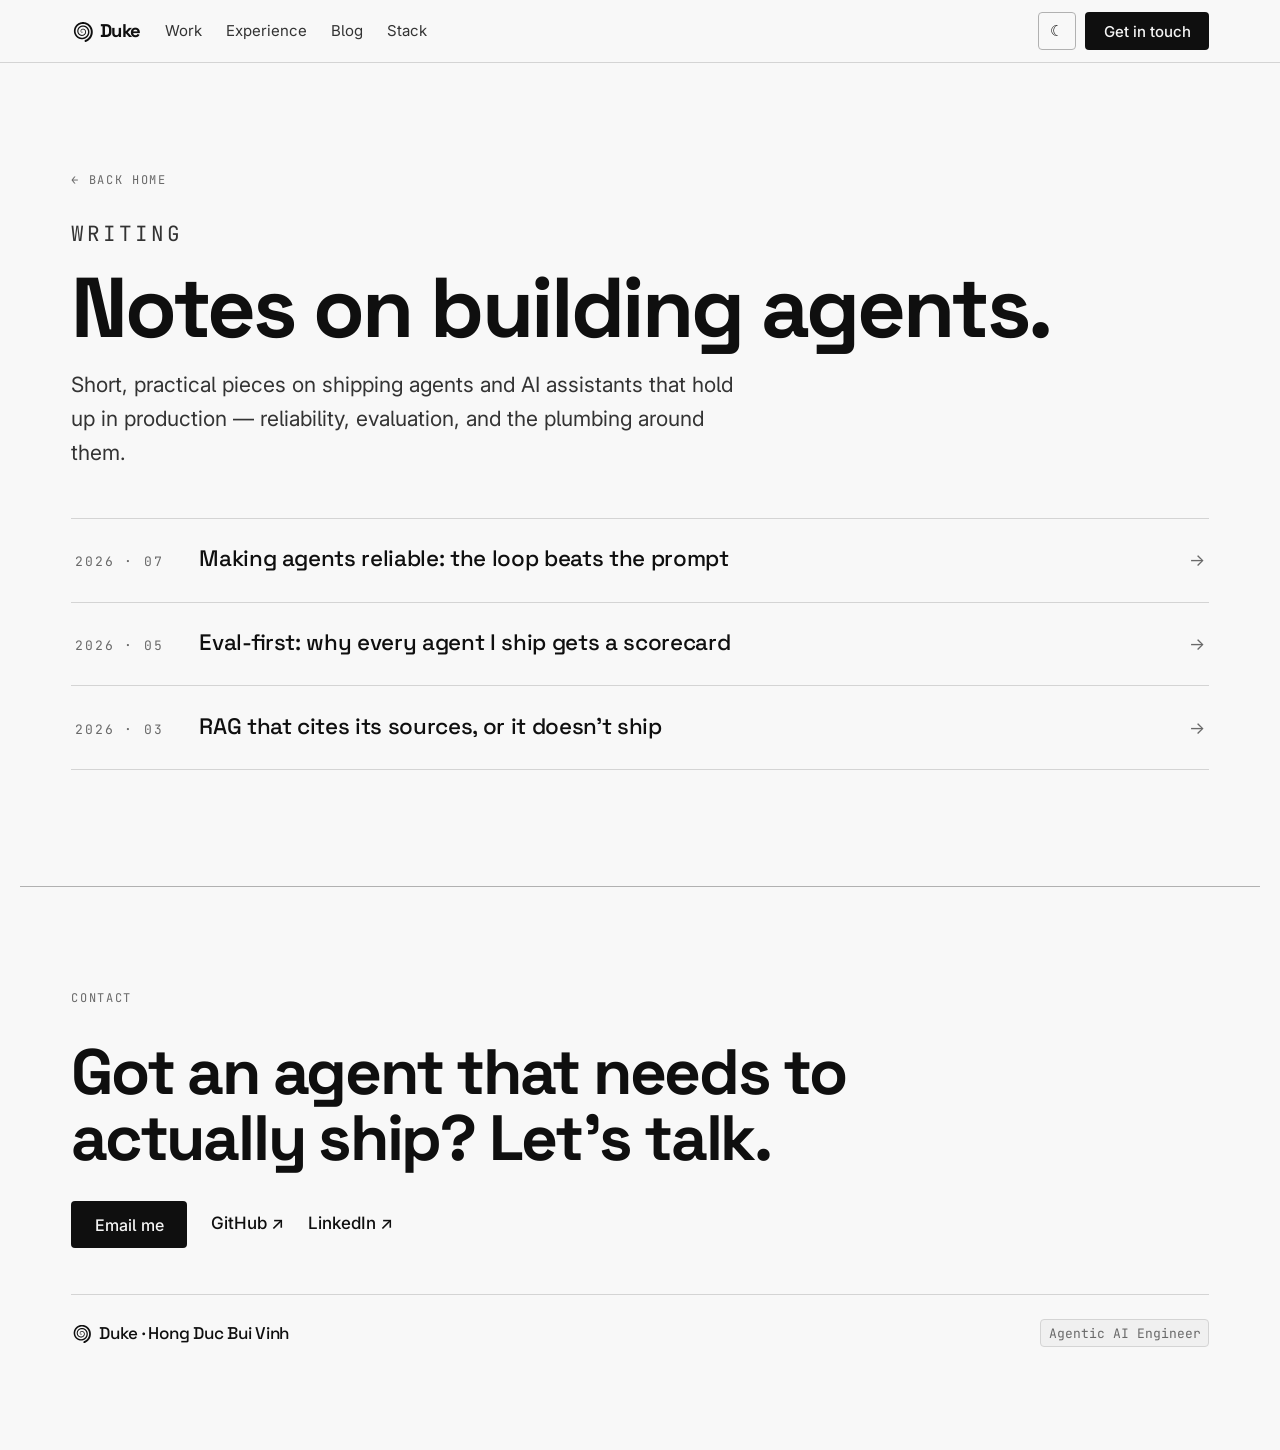
==== blog.html @ d8641e39 "Duke — Agentic AI Engineer portfolio (monochrome, light/dark, blog, spiral logo) Co-Authored-By: Cla" ====
<!doctype html>
<html lang="en">
<head>
  <meta charset="utf-8" />
  <meta name="viewport" content="width=device-width, initial-scale=1, viewport-fit=cover" />
  <title>Blog — Duke (Hong Duc Bui Vinh)</title>
  <meta name="description" content="Notes on building reliable agents and AI assistant systems." />
  <meta name="color-scheme" content="light dark" />
  <script>(function(){try{var t=localStorage.getItem('theme');if(t==='light'||t==='dark')document.documentElement.setAttribute('data-theme',t);}catch(e){}})();</script>

  <link rel="preconnect" href="https://fonts.googleapis.com" />
  <link rel="preconnect" href="https://fonts.gstatic.com" crossorigin />
  <link href="https://fonts.googleapis.com/css2?family=Space+Grotesk:wght@400;500;600;700&family=Inter:wght@400;500;600&family=JetBrains+Mono:wght@400;500&display=swap" rel="stylesheet" />
  <link rel="icon" href="favicon.svg" type="image/svg+xml" />
  <link rel="stylesheet" href="tokens.css" />
  <link rel="stylesheet" href="styles.css" />
</head>
<body>
  <a class="skip-link" href="#main">Skip to content</a>

  <header class="nav" id="nav">
    <div class="nav__inner">
      <a class="nav__brand" href="index.html" aria-label="Duke — home"><span class="brand-mark" aria-hidden="true"></span>Duke</a>
      <nav class="nav__links" aria-label="Primary">
        <a href="index.html#work">Work</a>
        <a href="index.html#experience">Experience</a>
        <a href="blog.html" aria-current="page">Blog</a>
        <a href="index.html#stack">Stack</a>
      </nav>
      <div class="nav__right">
        <button class="themebtn" type="button" id="theme-toggle" aria-label="Toggle light / dark" aria-pressed="false">
          <span class="themebtn__ico themebtn__ico--sun" aria-hidden="true">☀</span>
          <span class="themebtn__ico themebtn__ico--moon" aria-hidden="true">☾</span>
        </button>
        <a class="btn btn--solid" href="index.html#contact">Get in touch</a>
      </div>
    </div>
  </header>

  <main id="main">
    <section class="page blog-head">
      <a class="backlink" href="index.html">&#8592; Back home</a>
      <p class="blog-head__eyebrow eyebrow" style="margin-top:1.5rem">Writing</p>
      <h1>Notes on building agents.</h1>
      <p>Short, practical pieces on shipping agents and AI assistants that hold up in production &mdash; reliability, evaluation, and the plumbing around them.</p>
    </section>

    <!-- PLACEHOLDER: sample posts — edit / add your own here and in posts/ -->
    <section class="page">
      <ul class="postlist postlist--full">
        <li class="post-row">
          <a class="post-link" href="posts/reliable-agents.html">
            <span class="post-date">2026 &middot; 07</span>
            <span class="post-title">Making agents reliable: the loop beats the prompt</span>
            <span class="post-arrow" aria-hidden="true">&#8594;</span>
          </a>
        </li>
        <li class="post-row">
          <a class="post-link" href="posts/eval-first.html">
            <span class="post-date">2026 &middot; 05</span>
            <span class="post-title">Eval-first: why every agent I ship gets a scorecard</span>
            <span class="post-arrow" aria-hidden="true">&#8594;</span>
          </a>
        </li>
        <li class="post-row">
          <a class="post-link" href="posts/rag-that-cites.html">
            <span class="post-date">2026 &middot; 03</span>
            <span class="post-title">RAG that cites its sources, or it doesn&rsquo;t ship</span>
            <span class="post-arrow" aria-hidden="true">&#8594;</span>
          </a>
        </li>
      </ul>
    </section>
  </main>

  <footer class="foot-stmt" id="contact">
    <p class="eyebrow">Contact</p>
    <p class="foot-stmt__line">Got an agent that needs to actually ship? Let&rsquo;s talk.</p>
    <div class="foot-stmt__cta">
      <a class="btn btn--solid btn--lg" href="mailto:b.vinhhongduc22@gmail.com">Email me</a>
      <a class="link-arrow" href="#" aria-label="GitHub (placeholder)">GitHub <span aria-hidden="true">&#8599;</span></a>
      <a class="link-arrow" href="https://www.linkedin.com/in/duchong/" target="_blank" rel="noopener">LinkedIn <span aria-hidden="true">&#8599;</span></a>
    </div>
    <div class="foot-stmt__meta">
      <span class="wordmark"><span class="brand-mark" aria-hidden="true"></span>Duke · Hong Duc Bui Vinh</span>
      <code class="foot-stmt__ver">Agentic AI Engineer</code>
    </div>
  </footer>

  <script src="script.js"></script>
</body>
</html>
---- tokens.css ----
/* Hallmark · theme: custom-monochrome · design tokens
   Austere editorial portfolio — pure black & white (achromatic, chroma 0).
   No accent hue; hairlines + weight + inversion do all the work.
   Two modes: [data-theme="light"] and [data-theme="dark"] (system default). */

:root {
  /* ─── Type ───────────────────────────────────────────────── */
  --font-display: "Space Grotesk", system-ui, -apple-system, "Segoe UI", sans-serif;
  --font-body:    "Inter", system-ui, -apple-system, "Segoe UI", sans-serif;
  --font-mono:    "JetBrains Mono", ui-monospace, "SF Mono", Menlo, monospace;

  /* fluid scale — statement display runs large for the austere fold */
  --step-mega:    clamp(3rem, 10vw, 9rem);
  --step-hero:    clamp(2.6rem, 6vw + 0.5rem, 6rem);
  --step-section: clamp(1.9rem, 3.2vw, 3rem);
  --step-lede:    clamp(1.0625rem, 0.8vw + 0.7rem, 1.3125rem);
  --step-body:    1.0625rem;
  --step-small:   0.75rem;                 /* mono labels / eyebrows */

  --tracking-display: -0.035em;
  --tracking-snug:    -0.015em;
  --tracking-label:   0.14em;              /* mono uppercase labels — wide, editorial */

  --weight-body:    400;
  --weight-medium:  500;
  --weight-semi:    600;
  --weight-bold:    700;

  --leading-tight:  0.98;
  --leading-snug:   1.14;
  --leading-body:   1.62;
  --measure:        62ch;

  /* ─── Space & layout ─────────────────────────────────────── */
  --gutter:     clamp(1.1rem, 4vw, 3.5rem);
  --maxw:       1240px;
  --section-y:  clamp(4.5rem, 9vw, 8rem);
  --rule:       1px;

  /* ─── Shape ──────────────────────────────────────────────── */
  --radius-btn:  4px;
  --radius-card: 6px;

  /* ─── Motion ─────────────────────────────────────────────── */
  --reveal-dist: 12px;
  --reveal-dur:  650ms;
  --ease-out:    cubic-bezier(0.16, 1, 0.3, 1);
  --t-quiet:     260ms cubic-bezier(0.4, 0, 0.2, 1);
  --t-theme:     360ms cubic-bezier(0.4, 0, 0.2, 1);
}

/* ─── LIGHT (default) ────────────────────────────────────────
   Near-white paper, near-black ink. Never pure #fff / #000. */
:root,
[data-theme="light"] {
  --color-paper:   oklch(98%  0 0);   /* page ground */
  --color-paper-2: oklch(95.5% 0 0);  /* alt band / quiet inset */
  --color-paper-3: oklch(92%  0 0);   /* chip / tag ground */

  --color-ink:     oklch(17%  0 0);   /* headlines + wordmark — near-black */
  --color-ink-2:   oklch(32%  0 0);   /* body copy */
  --color-muted:   oklch(52%  0 0);   /* captions, meta */

  --color-rule:    oklch(87%  0 0);   /* hairlines */
  --color-rule-2:  oklch(76%  0 0);   /* stronger hairline / hover */

  /* inverted block (buttons, code card) = ink ground, paper text */
  --color-inv-bg:   oklch(17% 0 0);
  --color-inv-bg-2: oklch(24% 0 0);   /* window bar / inset on the inverted block */
  --color-inv-ink:  oklch(97% 0 0);
  --color-inv-ink-2:oklch(72% 0 0);
  --color-inv-rule: oklch(34% 0 0);
}

/* ─── DARK ───────────────────────────────────────────────────
   Charcoal ground, near-white ink — the reference cover look. */
[data-theme="dark"] {
  --color-paper:   oklch(16%  0 0);
  --color-paper-2: oklch(20%  0 0);
  --color-paper-3: oklch(25%  0 0);

  --color-ink:     oklch(97%  0 0);
  --color-ink-2:   oklch(82%  0 0);
  --color-muted:   oklch(62%  0 0);

  --color-rule:    oklch(30%  0 0);
  --color-rule-2:  oklch(42%  0 0);

  --color-inv-bg:   oklch(96% 0 0);
  --color-inv-bg-2: oklch(88% 0 0);
  --color-inv-ink:  oklch(16% 0 0);
  --color-inv-ink-2:oklch(38% 0 0);
  --color-inv-rule: oklch(78% 0 0);
}

/* System preference wins when the user hasn't chosen a mode explicitly */
@media (prefers-color-scheme: dark) {
  :root:not([data-theme="light"]) {
    --color-paper:   oklch(16%  0 0);
    --color-paper-2: oklch(20%  0 0);
    --color-paper-3: oklch(25%  0 0);

    --color-ink:     oklch(97%  0 0);
    --color-ink-2:   oklch(82%  0 0);
    --color-muted:   oklch(62%  0 0);

    --color-rule:    oklch(30%  0 0);
    --color-rule-2:  oklch(42%  0 0);

    --color-inv-bg:   oklch(96% 0 0);
    --color-inv-bg-2: oklch(88% 0 0);
    --color-inv-ink:  oklch(16% 0 0);
    --color-inv-ink-2:oklch(38% 0 0);
    --color-inv-rule: oklch(78% 0 0);
  }
}
---- styles.css ----
/* Hallmark · genre: editorial · macrostructure: Manifesto (statement + hairline index) · tone: austere · theme: custom-monochrome (achromatic) · anchor hue: none · nav: bar + theme-toggle + ⌘K · footer: Ft5 · modes: light + dark */

/* ─── Reset ─── */
*, *::before, *::after { box-sizing: border-box; }
* { margin: 0; }
html, body { overflow-x: clip; }
html { -webkit-text-size-adjust: 100%; text-size-adjust: 100%; }
body { -webkit-font-smoothing: antialiased; -moz-osx-font-smoothing: grayscale; }
img, picture, svg { display: block; max-width: 100%; }
ul, ol { list-style: none; padding: 0; }
a { color: inherit; text-decoration: none; }
button { font: inherit; color: inherit; background: none; border: none; cursor: pointer; }
:where(h1, h2, h3, h4) { font-weight: inherit; }
dl, dd { margin: 0; }

/* ─── Base ─── */
html {
  font-family: var(--font-body);
  background: var(--color-paper);
  color: var(--color-ink-2);
  scroll-behavior: smooth;
  font-synthesis-weight: none;
}
@media (prefers-reduced-motion: reduce) { html { scroll-behavior: auto; } }

body {
  font-size: var(--step-body);
  line-height: var(--leading-body);
  font-weight: var(--weight-body);
  background: var(--color-paper);
  color: var(--color-ink-2);
  text-rendering: optimizeLegibility;
  font-feature-settings: "kern" 1, "liga" 1, "cv05" 1;
  transition: background-color var(--t-theme), color var(--t-theme);
}
code, kbd, pre { font-family: var(--font-mono); }

/* smooth colour swap on theme change for the surfaces that carry it */
.nav, .strip, .tl-item, .work__grid, .proj, .post-link, .spec-row,
.index-row, .index-cell, .btn, .cmdk, .themebtn, .strip__cmd, .proj__tags li,
.palette__panel, .foot-stmt {
  transition: background-color var(--t-theme), color var(--t-theme), border-color var(--t-theme);
}
@media (prefers-reduced-motion: reduce) {
  *, *::before, *::after { transition-duration: 0.001ms !important; }
}

/* shared frame */
.nav__inner, .hero, .strip, .exp, .work, .writing, .stack, .foot-stmt {
  width: 100%;
  max-width: var(--maxw);
  margin-inline: auto;
  padding-inline: var(--gutter);
}

/* ─── Skip link ─── */
.skip-link {
  position: absolute;
  left: var(--gutter);
  top: -3.5em;
  z-index: 100;
  padding: 0.55rem 0.9rem;
  background: var(--color-inv-bg);
  color: var(--color-inv-ink);
  font-family: var(--font-mono);
  font-size: var(--step-small);
  letter-spacing: var(--tracking-label);
  border-radius: var(--radius-btn);
  transition: top 160ms var(--ease-out);
}
.skip-link:focus { top: 0.6rem; }

/* ─── Focus ─── */
:focus-visible { outline: 2px solid var(--color-ink); outline-offset: 2px; border-radius: 3px; }

/* ─── Atoms ─── */
.eyebrow, .hero__eyebrow {
  font-family: var(--font-mono);
  font-size: var(--step-small);
  letter-spacing: var(--tracking-label);
  text-transform: uppercase;
  color: var(--color-muted);
}

.btn {
  display: inline-flex;
  align-items: center;
  justify-content: center;
  gap: 0.5em;
  font-family: var(--font-body);
  font-weight: var(--weight-medium);
  font-size: 0.9375rem;
  line-height: 1;
  padding: 0.72em 1.15em;
  border-radius: var(--radius-btn);
  border: var(--rule) solid transparent;
  transition: background var(--t-quiet), border-color var(--t-quiet), color var(--t-quiet), opacity var(--t-quiet);
  white-space: nowrap;
}
.btn--solid { background: var(--color-inv-bg); color: var(--color-inv-ink); }
.btn--solid:hover { opacity: 0.85; }
.btn--ghost { border-color: var(--color-rule-2); color: var(--color-ink); }
.btn--ghost:hover { border-color: var(--color-ink); }
.btn--lg { padding: 0.9em 1.4em; font-size: 1rem; }

.link-arrow {
  font-weight: var(--weight-medium);
  color: var(--color-ink);
  position: relative;
  padding-bottom: 2px;
  white-space: nowrap;
}
.link-arrow span { transition: transform var(--t-quiet); display: inline-block; }
.link-arrow::after {
  content: "";
  position: absolute;
  left: 0; bottom: 0;
  width: 100%; height: 1.5px;
  background: var(--color-ink);
  transform: scaleX(0);
  transform-origin: left;
  transition: transform var(--t-quiet);
}
.link-arrow:hover::after { transform: scaleX(1); }
.link-arrow:hover span { transform: translateX(3px); }

/* ─── Nav ─── */
.nav {
  position: sticky;
  top: 0;
  z-index: 50;
  border-bottom: var(--rule) solid var(--color-rule);
  background: color-mix(in oklab, var(--color-paper) 82%, transparent);
  -webkit-backdrop-filter: saturate(120%) blur(12px);
  backdrop-filter: saturate(120%) blur(12px);
}
.nav.is-scrolled { border-bottom-color: var(--color-rule-2); }
.nav__inner { display: flex; align-items: center; gap: 1.5rem; height: 62px; }
.nav__brand {
  display: inline-flex;
  align-items: center;
  gap: 0.32em;
  font-family: var(--font-display);
  font-weight: var(--weight-bold);
  font-size: 1.15rem;
  letter-spacing: var(--tracking-display);
  color: var(--color-ink);
}
.nav__mark { width: 16px; height: 16px; background: var(--color-ink); flex: none; }
.nav__dot { color: var(--color-ink); margin-left: 0.01em; }
/* spiral brand mark (SP-1) — CSS mask so it follows currentColor in light/dark */
.brand-mark {
  display: inline-block; flex: none;
  width: 1.25em; height: 1.25em;
  background: currentColor;
  -webkit-mask: url("logo-versions/spiral-1-taper.svg") center / contain no-repeat;
          mask: url("logo-versions/spiral-1-taper.svg") center / contain no-repeat;
}
.nav__links { display: flex; gap: 1.5rem; margin-right: auto; font-size: 0.9375rem; }
.nav__links a { color: var(--color-ink-2); position: relative; padding: 0.3em 0; transition: color var(--t-quiet); }
.nav__links a::after {
  content: ""; position: absolute; left: 0; bottom: -2px;
  width: 100%; height: 1.5px; background: var(--color-ink);
  transform: scaleX(0); transform-origin: left; transition: transform var(--t-quiet);
}
.nav__links a:hover { color: var(--color-ink); }
.nav__links a:hover::after { transform: scaleX(1); }
.nav__right { display: flex; align-items: center; gap: 0.6rem; }

.themebtn {
  display: inline-grid;
  place-items: center;
  width: 38px; height: 38px;
  border: var(--rule) solid var(--color-rule-2);
  border-radius: var(--radius-btn);
  color: var(--color-ink);
  font-size: 0.95rem;
  transition: border-color var(--t-quiet), color var(--t-quiet);
}
.themebtn:hover { border-color: var(--color-ink); }
.themebtn__ico { line-height: 1; }
.themebtn__ico--sun { display: none; }
[data-theme="dark"] .themebtn__ico--sun { display: inline; }
[data-theme="dark"] .themebtn__ico--moon { display: none; }
@media (prefers-color-scheme: dark) {
  :root:not([data-theme="light"]) .themebtn__ico--sun { display: inline; }
  :root:not([data-theme="light"]) .themebtn__ico--moon { display: none; }
}

.cmdk {
  display: inline-flex;
  align-items: center;
  gap: 0.6rem;
  border: var(--rule) solid var(--color-rule-2);
  border-radius: var(--radius-btn);
  padding: 0.45rem 0.55rem 0.45rem 0.75rem;
  color: var(--color-muted);
  transition: border-color var(--t-quiet), color var(--t-quiet);
}
.cmdk:hover { border-color: var(--color-ink); color: var(--color-ink); }
.cmdk__label { font-size: 0.875rem; }
.cmdk__keys {
  display: inline-flex; align-items: center; gap: 1px;
  font-family: var(--font-mono); font-size: 0.75rem;
  color: var(--color-ink-2);
  background: var(--color-paper-3);
  border: var(--rule) solid var(--color-rule);
  border-radius: 4px; padding: 0.1rem 0.35rem; line-height: 1;
}

/* ─── Hero · Manifesto statement + hairline index row ─── */
.hero { padding-top: clamp(3.5rem, 9vw, 7rem); padding-bottom: var(--section-y); position: relative; z-index: 0; overflow: hidden; }
/* giant faint spiral echoing the logo — balances the left-set text */
.hero__bg {
  position: absolute; z-index: -1; pointer-events: none;
  top: 50%; right: -7%; transform: translateY(-50%);
  width: min(660px, 82vw); aspect-ratio: 1 / 1;
  color: var(--color-ink); background: currentColor;
  -webkit-mask: url("logo-versions/spiral-1-taper.svg") center / contain no-repeat;
          mask: url("logo-versions/spiral-1-taper.svg") center / contain no-repeat;
  opacity: 0.05;
}
@media (max-width: 760px) { .hero__bg { right: -28%; width: 92vw; opacity: 0.04; } }
@media (prefers-reduced-motion: no-preference) {
  .hero__bg { transition: opacity var(--t-theme); }
}
.hero__eyebrow { display: block; }
.hero__title {
  font-family: var(--font-display);
  font-weight: var(--weight-bold);
  font-size: var(--step-hero);
  line-height: var(--leading-tight);
  letter-spacing: var(--tracking-display);
  color: var(--color-ink);
  margin-top: 1.4rem;
  max-width: 16ch;
  overflow-wrap: anywhere;
}
.hero__lede {
  font-size: var(--step-lede);
  line-height: 1.5;
  color: var(--color-ink-2);
  max-width: 50ch;
  margin-top: 1.6rem;
}

/* Stoic epigraph — editorial pull-quote accent under the hero */
.epigraph {
  margin-top: clamp(2.25rem, 5vw, 3.5rem);
  max-width: 42ch;
  border-left: 2px solid var(--color-ink);
  padding-left: clamp(1rem, 2.5vw, 1.5rem);
}
.epigraph blockquote {
  font-family: var(--font-display);
  font-weight: var(--weight-medium);
  font-size: clamp(1.25rem, 2.4vw, 1.7rem);
  line-height: 1.28;
  letter-spacing: var(--tracking-snug);
  color: var(--color-ink);
  text-wrap: balance;
}
.epigraph figcaption {
  margin-top: 0.9rem;
  font-family: var(--font-mono);
  font-size: var(--step-small);
  letter-spacing: var(--tracking-label);
  text-transform: uppercase;
  color: var(--color-muted);
}

.index-row {
  margin-top: clamp(3rem, 8vw, 6.5rem);
  display: grid;
  grid-template-columns: repeat(4, minmax(0, 1fr));
  border-top: var(--rule) solid var(--color-ink);
}
.index-cell { padding: 1.1rem 1.25rem 0; border-left: var(--rule) solid var(--color-rule); }
.index-cell:first-child { padding-left: 0; border-left: 0; }
.index-cell dt {
  font-family: var(--font-mono);
  font-size: 0.6875rem;
  letter-spacing: var(--tracking-label);
  text-transform: uppercase;
  color: var(--color-muted);
}
.index-cell dd {
  margin-top: 0.5rem;
  font-family: var(--font-display);
  font-weight: var(--weight-medium);
  font-size: 1.0625rem;
  letter-spacing: var(--tracking-snug);
  color: var(--color-ink);
}
.index-sub { color: var(--color-muted); font-weight: var(--weight-body); margin-left: 0.4em; }
.dot-live {
  display: inline-block; width: 7px; height: 7px; border-radius: 50%;
  background: var(--color-ink); margin-right: 0.5em; vertical-align: 0.05em;
}

/* ─── Strip ─── */
.strip {
  display: flex; align-items: center; justify-content: space-between;
  gap: 1.5rem clamp(1.5rem, 5vw, 4rem); flex-wrap: wrap;
  padding-block: 1.5rem;
  border-top: var(--rule) solid var(--color-rule);
  border-bottom: var(--rule) solid var(--color-rule);
}
.strip__install { display: inline-flex; align-items: center; gap: 0.85rem; flex-wrap: wrap; }
.strip__label {
  font-family: var(--font-mono); font-size: var(--step-small);
  letter-spacing: var(--tracking-label); text-transform: uppercase; color: var(--color-muted);
}
.strip__cmd {
  font-size: 0.9375rem; color: var(--color-ink);
  border: var(--rule) solid var(--color-rule-2);
  border-radius: var(--radius-btn); padding: 0.5rem 0.75rem;
  background: var(--color-paper-2); overflow-wrap: anywhere;
}
.strip__copy {
  font-size: 0.8125rem; color: var(--color-muted);
  border: var(--rule) solid transparent; border-radius: var(--radius-btn);
  padding: 0.35rem 0.55rem;
  transition: color var(--t-quiet), border-color var(--t-quiet);
}
.strip__copy:hover { color: var(--color-ink); border-color: var(--color-rule-2); }
.strip__copy.is-copied { color: var(--color-ink); }
.strip__trust { display: inline-flex; align-items: center; gap: 1.25rem; flex-wrap: wrap; }
.trust { display: flex; gap: 1.5rem; flex-wrap: wrap; align-items: center; }
.trust li {
  font-family: var(--font-display); font-weight: var(--weight-medium);
  font-size: 0.9375rem; letter-spacing: var(--tracking-snug); color: var(--color-ink-2);
}

/* ─── Section heads ─── */
.exp, .work, .writing, .stack { padding-block: var(--section-y); }
.work, .writing, .stack { border-top: var(--rule) solid var(--color-rule); }
.sec-head { max-width: 60ch; }
.sec-head--row { max-width: none; display: flex; align-items: flex-end; justify-content: space-between; gap: 1.5rem; flex-wrap: wrap; }
.sec-title {
  font-family: var(--font-display); font-weight: var(--weight-bold);
  font-size: var(--step-section); line-height: var(--leading-snug);
  letter-spacing: var(--tracking-display); color: var(--color-ink);
  margin-top: 0.8rem; text-wrap: balance;
}
.sec-lede { font-size: var(--step-lede); color: var(--color-ink-2); margin-top: 1.1rem; max-width: 54ch; }

/* ─── Timeline ─── */
.timeline { margin-top: clamp(2.5rem, 5vw, 3.5rem); }
.tl-item {
  display: grid;
  grid-template-columns: minmax(0, 0.55fr) minmax(0, 1.45fr);
  gap: clamp(1.25rem, 4vw, 3rem);
  padding-block: clamp(1.75rem, 3vw, 2.5rem);
  border-top: var(--rule) solid var(--color-rule);
}
.tl-item:last-child { border-bottom: var(--rule) solid var(--color-rule); }
.tl-when { display: flex; flex-direction: column; gap: 0.4rem; }
.tl-years {
  font-family: var(--font-mono); font-size: var(--step-small);
  letter-spacing: var(--tracking-label); text-transform: uppercase;
  color: var(--color-muted); font-variant-numeric: tabular-nums;
}
.tl-place {
  font-family: var(--font-display); font-weight: var(--weight-bold);
  font-size: 1.3rem; letter-spacing: var(--tracking-snug); color: var(--color-ink);
}
.tl-role {
  font-family: var(--font-display); font-weight: var(--weight-medium);
  font-size: 1.1875rem; letter-spacing: var(--tracking-snug); color: var(--color-ink);
}
.tl-role-note { color: var(--color-muted); font-weight: var(--weight-body); font-size: 0.875rem; }
.tl-body { margin-top: 0.6rem; color: var(--color-ink-2); max-width: 58ch; }
.tl-list { margin-top: 1rem; display: grid; gap: 0.55rem; }
.tl-list li { position: relative; padding-left: 1.3rem; font-size: 0.9375rem; color: var(--color-ink-2); }
.tl-list li::before {
  content: ""; position: absolute; left: 0; top: 0.62em;
  width: 7px; height: 7px; border: 1.5px solid var(--color-ink);
  border-bottom: 0; border-left: 0; transform: rotate(45deg);
}
.tl-metric { color: var(--color-ink); font-weight: var(--weight-semi); font-variant-numeric: tabular-nums; }
.tl-metric-note { color: var(--color-muted); font-family: var(--font-mono); font-size: 0.72rem; }

/* ─── Work grid ─── */
.work__grid {
  display: grid;
  grid-template-columns: repeat(2, minmax(0, 1fr));
  gap: var(--rule);
  margin-top: clamp(2.5rem, 5vw, 4rem);
  background: var(--color-rule);
  border: var(--rule) solid var(--color-rule);
  border-radius: var(--radius-card);
  overflow: hidden;
}
.proj { background: var(--color-paper); padding: clamp(1.5rem, 3vw, 2.5rem); display: flex; flex-direction: column; }
.proj--wide { grid-column: 1 / -1; }
.proj__num {
  display: block; font-family: var(--font-mono); font-size: 0.8125rem;
  letter-spacing: var(--tracking-label); color: var(--color-rule-2); margin-bottom: 1rem;
}
.proj--wide .proj__num { color: var(--color-ink); font-weight: var(--weight-medium); }
.proj__kicker {
  font-family: var(--font-mono); font-size: var(--step-small);
  letter-spacing: var(--tracking-label); text-transform: uppercase;
  color: var(--color-muted); margin-bottom: 0.8rem;
}
.proj__title {
  font-family: var(--font-display); font-weight: var(--weight-semi);
  font-size: 1.4rem; line-height: 1.15; letter-spacing: var(--tracking-snug); color: var(--color-ink);
}
.proj--wide .proj__title { font-size: clamp(1.6rem, 3vw, 2.1rem); }
.proj__body { margin-top: 0.7rem; color: var(--color-ink-2); font-size: 1rem; max-width: 52ch; }
.proj__tags { display: flex; flex-wrap: wrap; gap: 0.5rem; margin-top: 1.1rem; }
.proj__tags li {
  font-family: var(--font-mono); font-size: 0.72rem; letter-spacing: 0.02em;
  color: var(--color-ink-2); background: var(--color-paper-2);
  border: var(--rule) solid var(--color-rule); border-radius: 4px; padding: 0.22rem 0.5rem;
}
.proj__link { margin-top: auto; padding-top: 1.4rem; font-size: 0.9375rem; align-self: start; }

/* ─── Writing / blog list ─── */
.postlist { margin-top: clamp(2.5rem, 5vw, 3.5rem); }
.post-row { border-top: var(--rule) solid var(--color-rule); }
.post-row:last-child { border-bottom: var(--rule) solid var(--color-rule); }
.post-link {
  display: grid;
  grid-template-columns: 6.5rem minmax(0, 1fr) auto;
  align-items: baseline;
  gap: 1.25rem;
  padding: clamp(1.1rem, 2.5vw, 1.7rem) 0.25rem;
  transition: padding-left var(--t-quiet), background var(--t-quiet);
}
.post-link:hover { padding-left: 0.9rem; background: var(--color-paper-2); }
.post-date {
  font-family: var(--font-mono); font-size: 0.8125rem;
  letter-spacing: var(--tracking-label); color: var(--color-muted);
  font-variant-numeric: tabular-nums; white-space: nowrap;
}
.post-title {
  font-family: var(--font-display); font-weight: var(--weight-medium);
  font-size: clamp(1.1rem, 2vw, 1.4rem); letter-spacing: var(--tracking-snug);
  color: var(--color-ink); line-height: 1.2;
}
.post-arrow { color: var(--color-muted); transition: transform var(--t-quiet), color var(--t-quiet); }
.post-link:hover .post-arrow { transform: translateX(4px); color: var(--color-ink); }

/* ─── Stack spec sheet ─── */
.specsheet { margin-top: clamp(2rem, 4vw, 3rem); }
.spec-row {
  display: grid; grid-template-columns: minmax(0, 0.4fr) minmax(0, 1.6fr);
  gap: clamp(1rem, 4vw, 3rem); align-items: baseline;
  padding-block: 1.15rem; border-top: var(--rule) solid var(--color-rule);
}
.specsheet .spec-row:last-child { border-bottom: var(--rule) solid var(--color-rule); }
.spec-key {
  font-family: var(--font-mono); font-size: var(--step-small);
  letter-spacing: var(--tracking-label); text-transform: uppercase; color: var(--color-muted);
}
.spec-val { font-size: 1.0625rem; color: var(--color-ink); }

/* ─── Footer · Ft5 statement ─── */
.foot-stmt {
  padding-block: clamp(4rem, 8vw, 7rem);
  border-top: var(--rule) solid var(--color-rule-2);
  display: grid; gap: 1.4rem;
}
.foot-stmt__line {
  font-family: var(--font-display); font-weight: var(--weight-bold);
  font-size: clamp(2rem, 5.5vw, 4rem); line-height: 1.02;
  letter-spacing: var(--tracking-display); color: var(--color-ink);
  max-width: 20ch; margin-top: 0.6rem; text-wrap: balance;
}
.foot-stmt__cta { display: flex; align-items: center; gap: 1.5rem; flex-wrap: wrap; margin-top: 0.5rem; }
.foot-stmt__meta {
  display: flex; justify-content: space-between; align-items: center;
  gap: 1rem; flex-wrap: wrap; margin-top: 1.5rem; padding-top: 1.5rem;
  border-top: var(--rule) solid var(--color-rule);
}
.foot-stmt__meta .wordmark {
  display: inline-flex; align-items: center; gap: 0.4em;
  font-family: var(--font-display); font-weight: var(--weight-medium);
  letter-spacing: var(--tracking-snug); color: var(--color-ink);
}
.foot-stmt__ver {
  font-size: 0.8125rem; color: var(--color-muted);
  border: var(--rule) solid var(--color-rule); border-radius: 4px;
  padding: 0.15rem 0.45rem; background: var(--color-paper-2);
}

/* ─── Command palette ─── */
.palette[hidden] { display: none; }
.palette { position: fixed; inset: 0; z-index: 200; display: grid; grid-template-rows: 12vh auto 1fr; justify-items: center; padding-inline: 1rem; }
.palette__backdrop {
  position: absolute; inset: 0;
  background: color-mix(in oklab, var(--color-ink) 42%, transparent);
  -webkit-backdrop-filter: blur(2px); backdrop-filter: blur(2px);
  animation: palette-fade var(--t-quiet);
}
.palette__panel {
  grid-row: 2; position: relative; width: 100%; max-width: 520px;
  background: var(--color-paper); border: var(--rule) solid var(--color-rule-2);
  border-radius: var(--radius-card);
  box-shadow: 0 18px 48px color-mix(in oklab, var(--color-ink) 22%, transparent);
  overflow: hidden; animation: palette-rise 220ms var(--ease-out);
}
.palette__label { position: absolute; width: 1px; height: 1px; padding: 0; margin: -1px; overflow: hidden; clip: rect(0 0 0 0); white-space: nowrap; border: 0; }
.palette__field { display: flex; align-items: center; gap: 0.6rem; padding: 0.95rem 1.1rem; border-bottom: var(--rule) solid var(--color-rule); }
.palette__prompt { font-family: var(--font-mono); font-size: 1rem; color: var(--color-ink); line-height: 1; }
.palette__input { flex: 1; font-family: var(--font-mono); font-size: 0.9375rem; color: var(--color-ink); background: none; border: none; outline: none; padding: 0; caret-color: var(--color-ink); }
.palette__input::placeholder { color: var(--color-muted); }
.palette__list { max-height: 46vh; overflow-y: auto; padding: 0.4rem; }
.palette__row {
  display: flex; align-items: center; justify-content: space-between; gap: 1rem;
  padding: 0.6rem 0.7rem 0.6rem 0.85rem; border-radius: var(--radius-btn);
  border-left: 2px solid transparent; cursor: pointer;
  transition: background var(--t-quiet), border-color var(--t-quiet), color var(--t-quiet);
}
.palette__row[hidden] { display: none; }
.palette__row[aria-selected="true"] { background: var(--color-paper-2); border-left-color: var(--color-ink); }
.palette__row-label { font-size: 0.9375rem; color: var(--color-ink); }
.palette__row-hint { font-family: var(--font-mono); font-size: 0.75rem; letter-spacing: var(--tracking-label); color: var(--color-muted); }
.palette__foot {
  display: flex; align-items: center; gap: 0.7rem; padding: 0.7rem 1.1rem;
  border-top: var(--rule) solid var(--color-rule); font-size: 0.75rem;
  color: var(--color-muted); background: var(--color-paper-2);
}
.palette__foot kbd {
  font-family: var(--font-mono); font-size: 0.7rem; color: var(--color-ink-2);
  background: var(--color-paper-3); border: var(--rule) solid var(--color-rule);
  border-radius: 4px; padding: 0.08rem 0.32rem; line-height: 1; margin-right: 1px;
}
@keyframes palette-fade { from { opacity: 0; } }
@keyframes palette-rise { from { opacity: 0; transform: translateY(8px); } }

/* ─── Blog index + article ─── */
.page { width: 100%; max-width: var(--maxw); margin-inline: auto; padding-inline: var(--gutter); }
.article { width: 100%; max-width: 66ch; margin-inline: auto; padding-inline: var(--gutter); }

.blog-head { padding-block: clamp(3.5rem, 8vw, 6.5rem) clamp(2rem, 4vw, 3rem); }
.blog-head__eyebrow { display: block; }
.blog-head h1 {
  font-family: var(--font-display); font-weight: var(--weight-bold);
  font-size: var(--step-hero); line-height: var(--leading-tight);
  letter-spacing: var(--tracking-display); color: var(--color-ink); margin-top: 1rem;
}
.blog-head p { margin-top: 1.1rem; font-size: var(--step-lede); color: var(--color-ink-2); max-width: 52ch; }

.postlist--full { margin-top: 0; padding-bottom: var(--section-y); }

.backlink { display: inline-flex; align-items: center; gap: 0.5em; font-family: var(--font-mono); font-size: var(--step-small); letter-spacing: var(--tracking-label); text-transform: uppercase; color: var(--color-muted); transition: color var(--t-quiet); }
.backlink:hover { color: var(--color-ink); }

.article { padding-top: clamp(3rem, 7vw, 5.5rem); padding-bottom: var(--section-y); }
.article__meta { font-family: var(--font-mono); font-size: 0.8125rem; letter-spacing: var(--tracking-label); text-transform: uppercase; color: var(--color-muted); margin-top: 2rem; font-variant-numeric: tabular-nums; }
.article__title {
  font-family: var(--font-display); font-weight: var(--weight-bold);
  font-size: clamp(2rem, 5vw, 3.4rem); line-height: 1.05;
  letter-spacing: var(--tracking-display); color: var(--color-ink); margin-top: 0.9rem;
  text-wrap: balance;
}
.prose { margin-top: clamp(2rem, 4vw, 3rem); }
.prose > * + * { margin-top: 1.35rem; }
.prose p { color: var(--color-ink-2); font-size: 1.0625rem; line-height: var(--leading-body); }
.prose h2 {
  font-family: var(--font-display); font-weight: var(--weight-semi);
  font-size: 1.6rem; letter-spacing: var(--tracking-snug); color: var(--color-ink);
  margin-top: 2.6rem; line-height: 1.2;
}
.prose ul { display: grid; gap: 0.6rem; }
.prose ul li { position: relative; padding-left: 1.3rem; color: var(--color-ink-2); }
.prose ul li::before { content: ""; position: absolute; left: 0; top: 0.62em; width: 7px; height: 7px; border: 1.5px solid var(--color-ink); border-bottom: 0; border-left: 0; transform: rotate(45deg); }
.prose a { color: var(--color-ink); text-decoration: underline; text-underline-offset: 3px; text-decoration-color: var(--color-rule-2); }
.prose a:hover { text-decoration-color: var(--color-ink); }
.prose blockquote {
  border-left: 2px solid var(--color-ink); padding-left: 1.25rem;
  font-family: var(--font-display); font-size: 1.3rem; font-weight: var(--weight-medium);
  color: var(--color-ink); line-height: 1.35; letter-spacing: var(--tracking-snug);
}
.prose pre {
  background: var(--color-inv-bg); color: var(--color-inv-ink);
  border-radius: var(--radius-card); padding: 1.1rem 1.15rem;
  font-size: 0.85rem; line-height: 1.7; overflow-x: auto;
}
.prose code { font-family: var(--font-mono); font-size: 0.875em; }
.prose p code { background: var(--color-paper-3); border: var(--rule) solid var(--color-rule); border-radius: 4px; padding: 0.08em 0.36em; color: var(--color-ink); }
.article__foot { margin-top: clamp(2.5rem, 5vw, 4rem); padding-top: 1.5rem; border-top: var(--rule) solid var(--color-rule); display: flex; justify-content: space-between; gap: 1rem; flex-wrap: wrap; align-items: center; }

/* ─── Reveal motion ─── */
.reveal {
  opacity: 0; transform: translateY(var(--reveal-dist));
  transition: opacity var(--reveal-dur) var(--ease-out), transform var(--reveal-dur) var(--ease-out);
  transition-delay: calc(var(--i, 0) * 70ms);
}
.reveal.is-inview { opacity: 1; transform: none; }
@media (prefers-reduced-motion: reduce) {
  .reveal { opacity: 1; transform: none; transition: none; }
  .palette__panel, .palette__backdrop { animation: none; }
}

/* ─── Responsive ─── */
@media (max-width: 920px) {
  .tl-item { grid-template-columns: 1fr; gap: 1rem; }
  .tl-when { flex-direction: row; align-items: baseline; gap: 0.75rem; }
  .index-row { grid-template-columns: repeat(2, minmax(0, 1fr)); }
  .index-cell:nth-child(3) { padding-left: 0; border-left: 0; }
  .index-cell:nth-child(3), .index-cell:nth-child(4) { margin-top: 1.25rem; padding-top: 1.1rem; border-top: var(--rule) solid var(--color-rule); }
}
@media (max-width: 760px) {
  .nav__links { display: none; }
  .cmdk__label { display: none; }
  .work__grid { grid-template-columns: 1fr; }
  .spec-row { grid-template-columns: 1fr; gap: 0.35rem; }
  .post-link { grid-template-columns: 1fr auto; row-gap: 0.35rem; }
  .post-date { grid-column: 1 / -1; }
}
@media (max-width: 460px) {
  .index-row { grid-template-columns: 1fr; }
  .index-cell { padding-left: 0 !important; border-left: 0 !important; margin-top: 1.1rem; padding-top: 1.1rem; border-top: var(--rule) solid var(--color-rule); }
  .index-cell:first-child { margin-top: 0; padding-top: 1.1rem; border-top: 0; }
}
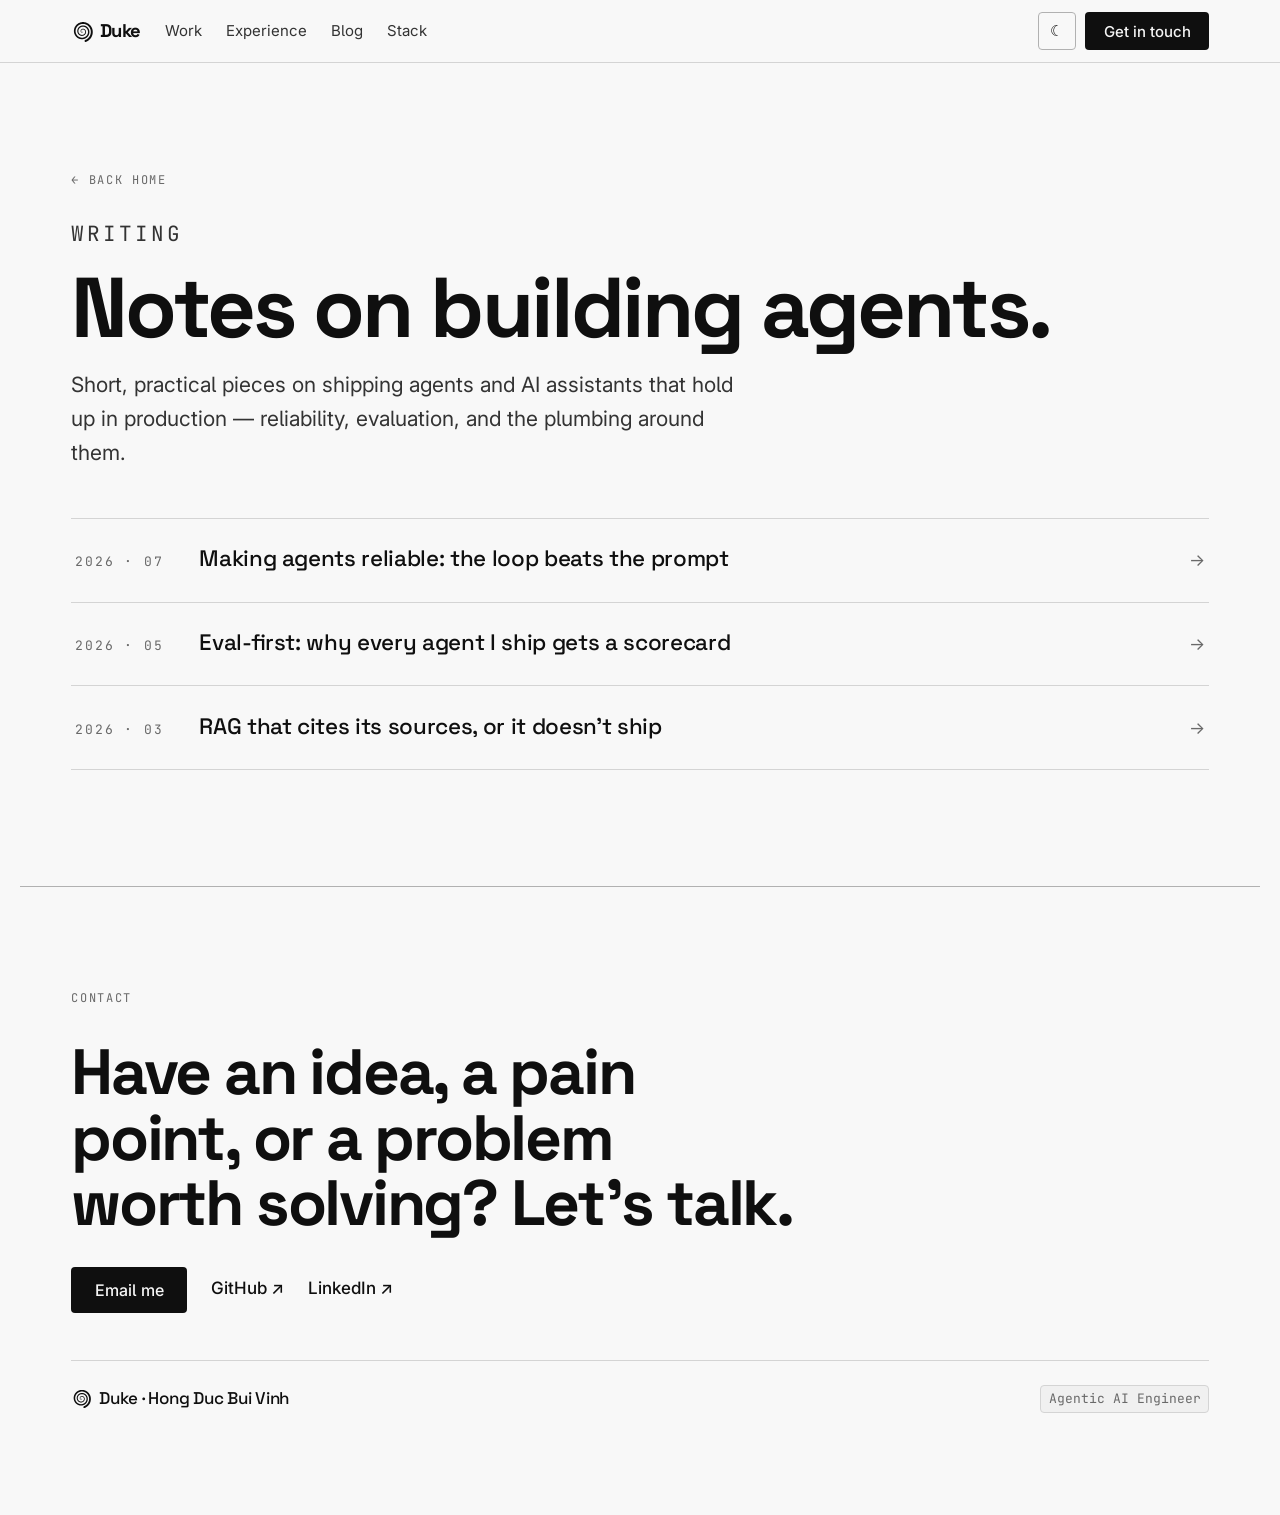
==== commit 74499813: "Reword contact CTA to invite ideas / problems to solve Co-Authored-By: Claude Opus 4.8 <noreply@anth" ====
--- a/blog.html
+++ b/blog.html
@@ -75,10 +75,10 @@
 
   <footer class="foot-stmt" id="contact">
     <p class="eyebrow">Contact</p>
-    <p class="foot-stmt__line">Got an agent that needs to actually ship? Let&rsquo;s talk.</p>
+    <p class="foot-stmt__line">Have an idea, a pain point, or a problem worth solving? Let&rsquo;s talk.</p>
     <div class="foot-stmt__cta">
-      <a class="btn btn--solid btn--lg" href="mailto:b.vinhhongduc22@gmail.com">Email me</a>
-      <a class="link-arrow" href="#" aria-label="GitHub (placeholder)">GitHub <span aria-hidden="true">&#8599;</span></a>
+      <a class="btn btn--solid btn--lg" href="mailto:duc.bvh22@gmail.com">Email me</a>
+      <a class="link-arrow" href="https://github.com/ducbvh" target="_blank" rel="noopener">GitHub <span aria-hidden="true">&#8599;</span></a>
       <a class="link-arrow" href="https://www.linkedin.com/in/duchong/" target="_blank" rel="noopener">LinkedIn <span aria-hidden="true">&#8599;</span></a>
     </div>
     <div class="foot-stmt__meta">
